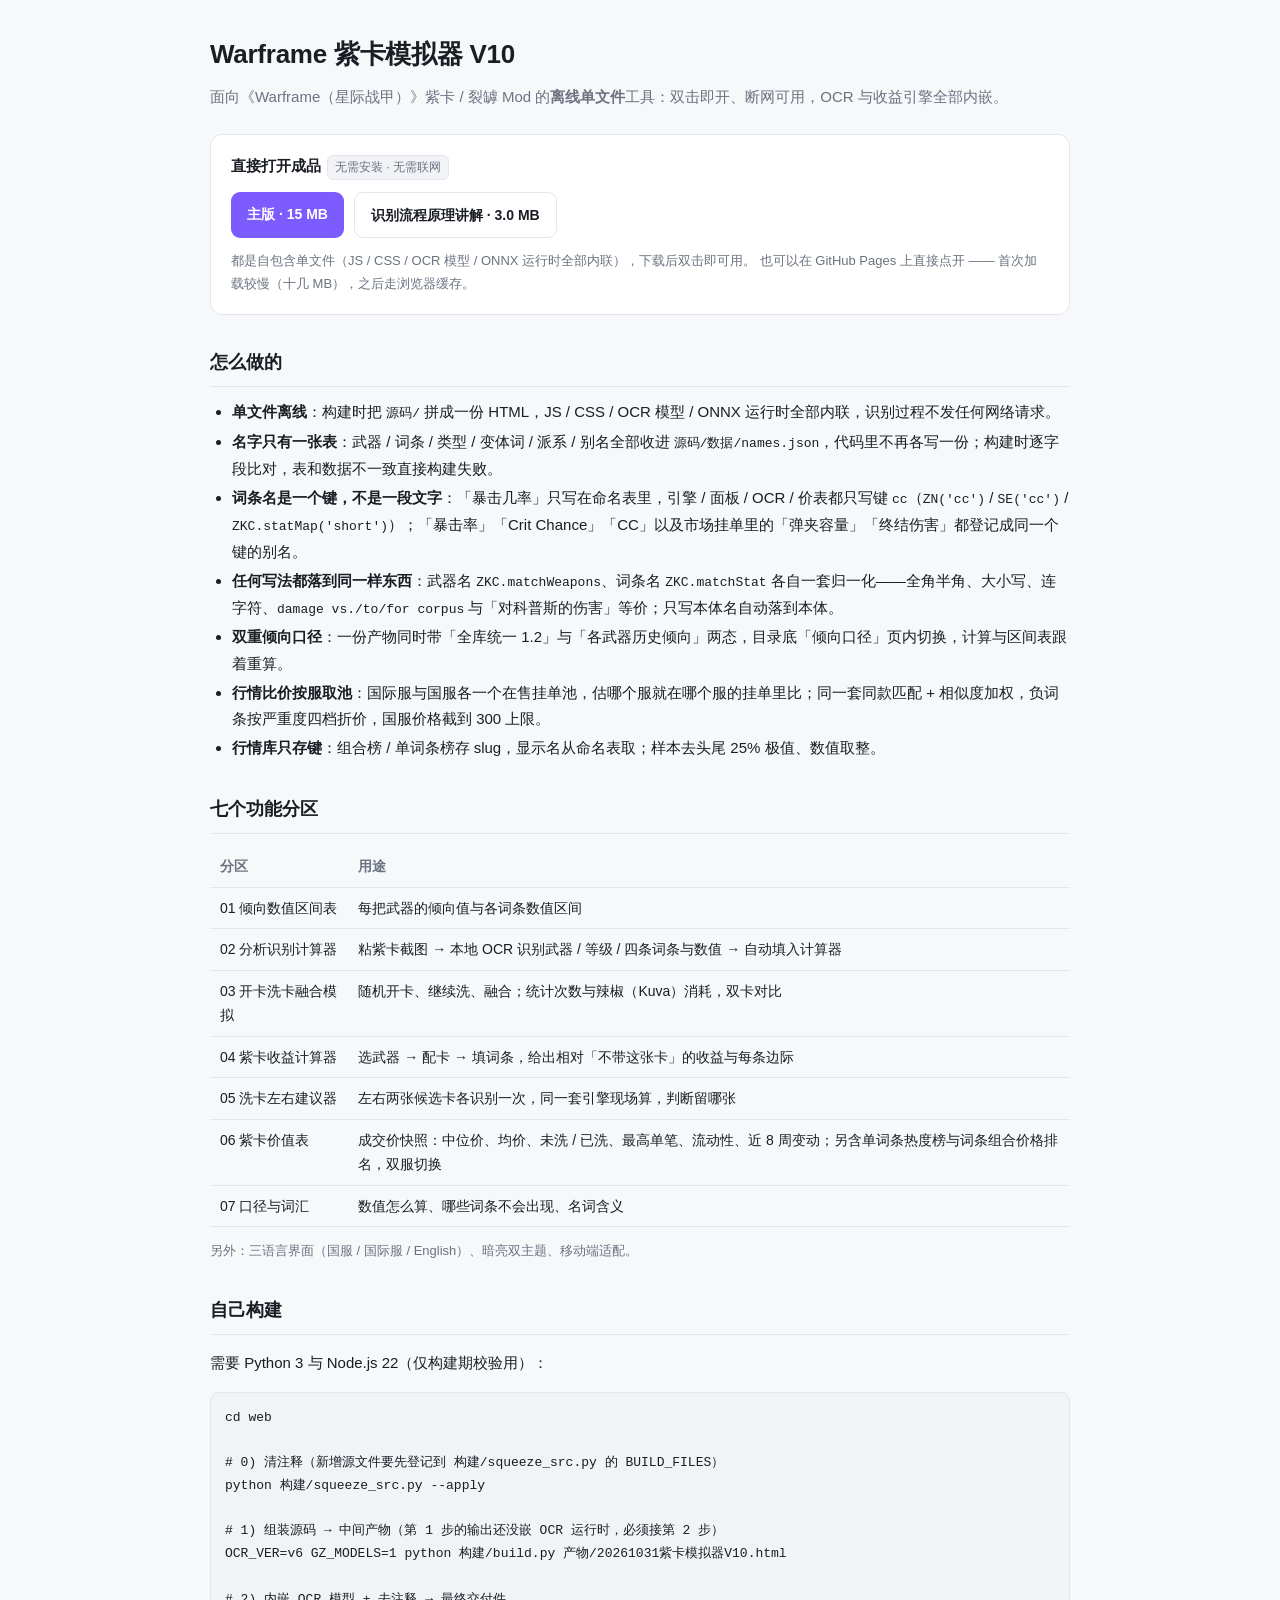
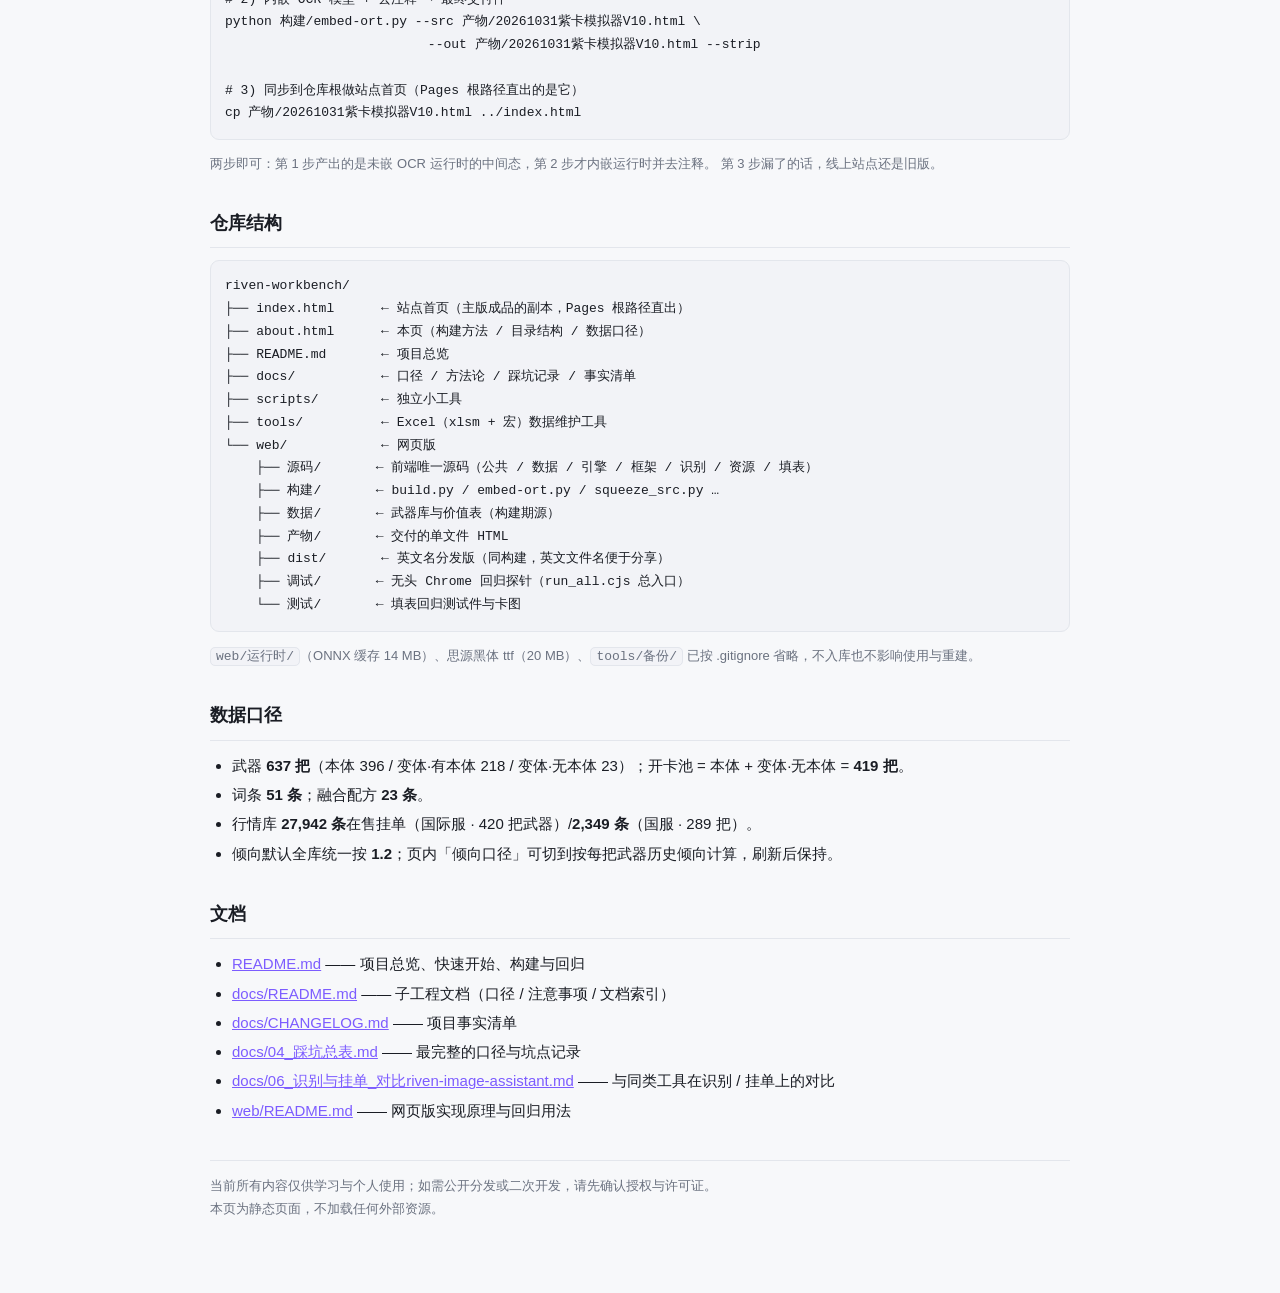
==== about.html @ 4380fee0 "站点首页改为成品本身：根 index.html 直出主版模拟器 - 原落地页移到 about.html（构建方法 / 目录结构 / 数据口径仍可查），不再作为入口 - 根 index.html = " ====
<!DOCTYPE html>
<html lang="zh-CN">
<head>
<meta charset="utf-8">
<meta name="viewport" content="width=device-width,initial-scale=1">
<title>Warframe 紫卡模拟器 V10 · 离线单文件工具</title>
<style>
:root{
  --bg:#f7f8fa; --card:#fff; --bd:#e3e6ec; --tx:#1a1d24; --mut:#6b7280;
  --acc:#7c5cff; --acc-t:#fff; --code:#f2f3f7;
}
@media (prefers-color-scheme: dark){
  :root{ --bg:#12141a; --card:#191c24; --bd:#2a2f3a; --tx:#e6e8ee; --mut:#9aa2b1; --code:#14171f; }
}
*{box-sizing:border-box}
body{margin:0;background:var(--bg);color:var(--tx);
  font:15px/1.75 -apple-system,BlinkMacSystemFont,"Segoe UI","PingFang SC","Microsoft YaHei","Noto Sans SC",sans-serif}
.wrap{max-width:900px;margin:0 auto;padding:32px 20px 64px}
h1{font-size:26px;margin:0 0 6px;letter-spacing:-.01em}
.sub{color:var(--mut);margin:0 0 24px}
h2{font-size:18px;margin:32px 0 12px;padding-bottom:8px;border-bottom:1px solid var(--bd)}
.card{background:var(--card);border:1px solid var(--bd);border-radius:12px;padding:18px 20px;margin:14px 0}
.btns{display:flex;gap:10px;flex-wrap:wrap;margin-top:12px}
.btn{display:inline-block;background:var(--acc);color:var(--acc-t);text-decoration:none;
  padding:10px 16px;border-radius:9px;font-weight:600;font-size:14px}
.btn.ghost{background:transparent;color:var(--tx);border:1px solid var(--bd)}
.tag{display:inline-block;background:var(--code);border:1px solid var(--bd);border-radius:6px;
  padding:1px 7px;font-size:12px;color:var(--mut);margin-left:6px}
table{width:100%;border-collapse:collapse;font-size:14px}
th,td{text-align:left;padding:8px 10px;border-bottom:1px solid var(--bd);vertical-align:top}
th{color:var(--mut);font-weight:600}
code,pre{font-family:ui-monospace,SFMono-Regular,Menlo,Consolas,monospace;font-size:13px}
pre{background:var(--code);border:1px solid var(--bd);border-radius:9px;padding:14px;overflow:auto;margin:10px 0}
code.inl{background:var(--code);border:1px solid var(--bd);border-radius:5px;padding:1px 5px}
ul{margin:8px 0;padding-left:22px}
li{margin:3px 0}
a{color:var(--acc)}
.foot{color:var(--mut);font-size:13px;margin-top:36px;border-top:1px solid var(--bd);padding-top:14px}
.grid{display:grid;grid-template-columns:1fr 1fr;gap:12px}
@media (max-width:640px){.grid{grid-template-columns:1fr}}
</style>
</head>
<body>
<div class="wrap">

<h1>Warframe 紫卡模拟器 V10</h1>
<p class="sub">面向《Warframe（星际战甲）》紫卡 / 裂罅 Mod 的<strong>离线单文件</strong>工具：双击即开、断网可用，OCR 与收益引擎全部内嵌。</p>

<div class="card">
  <strong>直接打开成品</strong><span class="tag">无需安装 · 无需联网</span>
  <div class="btns">
    <a class="btn" href="web/产物/20261031紫卡模拟器V10.html">主版 · 15 MB</a>
    <a class="btn ghost" href="web/产物/识别流程原理讲解_鳄神案例.html">识别流程原理讲解 · 3.0 MB</a>
  </div>
  <p style="color:var(--mut);font-size:13px;margin:12px 0 0">
    都是自包含单文件（JS / CSS / OCR 模型 / ONNX 运行时全部内联），下载后双击即可用。
    也可以在 GitHub Pages 上直接点开 —— 首次加载较慢（十几 MB），之后走浏览器缓存。
  </p>
</div>

<h2>怎么做的</h2>
<ul>
  <li><strong>单文件离线</strong>：构建时把 <code>源码/</code> 拼成一份 HTML，JS / CSS / OCR 模型 / ONNX 运行时全部内联，识别过程不发任何网络请求。</li>
  <li><strong>名字只有一张表</strong>：武器 / 词条 / 类型 / 变体词 / 派系 / 别名全部收进 <code>源码/数据/names.json</code>，代码里不再各写一份；构建时逐字段比对，表和数据不一致直接构建失败。</li>
  <li><strong>词条名是一个键，不是一段文字</strong>：「暴击几率」只写在命名表里，引擎 / 面板 / OCR / 价表都只写键 <code>cc</code>（<code>ZN('cc')</code> / <code>SE('cc')</code> / <code>ZKC.statMap('short')</code>）；「暴击率」「Crit Chance」「CC」以及市场挂单里的「弹夹容量」「终结伤害」都登记成同一个键的别名。</li>
  <li><strong>任何写法都落到同一样东西</strong>：武器名 <code>ZKC.matchWeapons</code>、词条名 <code>ZKC.matchStat</code> 各自一套归一化——全角半角、大小写、连字符、<code>damage vs./to/for corpus</code> 与「对科普斯的伤害」等价；只写本体名自动落到本体。</li>
  <li><strong>双重倾向口径</strong>：一份产物同时带「全库统一 1.2」与「各武器历史倾向」两态，目录底「倾向口径」页内切换，计算与区间表跟着重算。</li>
  <li><strong>行情比价按服取池</strong>：国际服与国服各一个在售挂单池，估哪个服就在哪个服的挂单里比；同一套同款匹配 + 相似度加权，负词条按严重度四档折价，国服价格截到 300 上限。</li>
  <li><strong>行情库只存键</strong>：组合榜 / 单词条榜存 slug，显示名从命名表取；样本去头尾 25% 极值、数值取整。</li>
</ul>

<h2>七个功能分区</h2>
<table>
  <tr><th>分区</th><th>用途</th></tr>
  <tr><td>01 倾向数值区间表</td><td>每把武器的倾向值与各词条数值区间</td></tr>
  <tr><td>02 分析识别计算器</td><td>粘紫卡截图 → 本地 OCR 识别武器 / 等级 / 四条词条与数值 → 自动填入计算器</td></tr>
  <tr><td>03 开卡洗卡融合模拟</td><td>随机开卡、继续洗、融合；统计次数与辣椒（Kuva）消耗，双卡对比</td></tr>
  <tr><td>04 紫卡收益计算器</td><td>选武器 → 配卡 → 填词条，给出相对「不带这张卡」的收益与每条边际</td></tr>
  <tr><td>05 洗卡左右建议器</td><td>左右两张候选卡各识别一次，同一套引擎现场算，判断留哪张</td></tr>
  <tr><td>06 紫卡价值表</td><td>成交价快照：中位价、均价、未洗 / 已洗、最高单笔、流动性、近 8 周变动；另含单词条热度榜与词条组合价格排名，双服切换</td></tr>
  <tr><td>07 口径与词汇</td><td>数值怎么算、哪些词条不会出现、名词含义</td></tr>
</table>
<p style="color:var(--mut);font-size:13px">另外：三语言界面（国服 / 国际服 / English）、暗亮双主题、移动端适配。</p>

<h2>自己构建</h2>
<p>需要 Python 3 与 Node.js 22（仅构建期校验用）：</p>
<pre>cd web

# 0) 清注释（新增源文件要先登记到 构建/squeeze_src.py 的 BUILD_FILES）
python 构建/squeeze_src.py --apply

# 1) 组装源码 → 中间产物（第 1 步的输出还没嵌 OCR 运行时，必须接第 2 步）
OCR_VER=v6 GZ_MODELS=1 python 构建/build.py 产物/20261031紫卡模拟器V10.html

# 2) 内嵌 OCR 模型 + 去注释 → 最终交付件
python 构建/embed-ort.py --src 产物/20261031紫卡模拟器V10.html \
                          --out 产物/20261031紫卡模拟器V10.html --strip

# 3) 同步到仓库根做站点首页（Pages 根路径直出的是它）
cp 产物/20261031紫卡模拟器V10.html ../index.html</pre>
<p style="color:var(--mut);font-size:13px">
  两步即可：第 1 步产出的是未嵌 OCR 运行时的中间态，第 2 步才内嵌运行时并去注释。
  第 3 步漏了的话，线上站点还是旧版。
</p>

<h2>仓库结构</h2>
<pre>riven-workbench/
├── index.html      ← 站点首页（主版成品的副本，Pages 根路径直出）
├── about.html      ← 本页（构建方法 / 目录结构 / 数据口径）
├── README.md       ← 项目总览
├── docs/           ← 口径 / 方法论 / 踩坑记录 / 事实清单
├── scripts/        ← 独立小工具
├── tools/          ← Excel（xlsm + 宏）数据维护工具
└── web/            ← 网页版
    ├── 源码/       ← 前端唯一源码（公共 / 数据 / 引擎 / 框架 / 识别 / 资源 / 填表）
    ├── 构建/       ← build.py / embed-ort.py / squeeze_src.py …
    ├── 数据/       ← 武器库与价值表（构建期源）
    ├── 产物/       ← 交付的单文件 HTML
    ├── dist/       ← 英文名分发版（同构建，英文文件名便于分享）
    ├── 调试/       ← 无头 Chrome 回归探针（run_all.cjs 总入口）
    └── 测试/       ← 填表回归测试件与卡图</pre>
<p style="color:var(--mut);font-size:13px">
  <code class="inl">web/运行时/</code>（ONNX 缓存 14 MB）、思源黑体 ttf（20 MB）、<code class="inl">tools/备份/</code> 已按 .gitignore 省略，不入库也不影响使用与重建。
</p>

<h2>数据口径</h2>
<ul>
  <li>武器 <strong>637 把</strong>（本体 396 / 变体·有本体 218 / 变体·无本体 23）；开卡池 = 本体 + 变体·无本体 = <strong>419 把</strong>。</li>
  <li>词条 <strong>51 条</strong>；融合配方 <strong>23 条</strong>。</li>
  <li>行情库 <strong>27,942 条</strong>在售挂单（国际服 · 420 把武器）/<strong>2,349 条</strong>（国服 · 289 把）。</li>
  <li>倾向默认全库统一按 <strong>1.2</strong>；页内「倾向口径」可切到按每把武器历史倾向计算，刷新后保持。</li>
</ul>

<h2>文档</h2>
<ul>
  <li><a href="README.md">README.md</a> —— 项目总览、快速开始、构建与回归</li>
  <li><a href="docs/README.md">docs/README.md</a> —— 子工程文档（口径 / 注意事项 / 文档索引）</li>
  <li><a href="docs/CHANGELOG.md">docs/CHANGELOG.md</a> —— 项目事实清单</li>
  <li><a href="docs/04_踩坑总表.md">docs/04_踩坑总表.md</a> —— 最完整的口径与坑点记录</li>
  <li><a href="docs/06_识别与挂单_对比riven-image-assistant.md">docs/06_识别与挂单_对比riven-image-assistant.md</a> —— 与同类工具在识别 / 挂单上的对比</li>
  <li><a href="web/README.md">web/README.md</a> —— 网页版实现原理与回归用法</li>
</ul>

<p class="foot">
  当前所有内容仅供学习与个人使用；如需公开分发或二次开发，请先确认授权与许可证。<br>
  本页为静态页面，不加载任何外部资源。
</p>

</div>
</body>
</html>
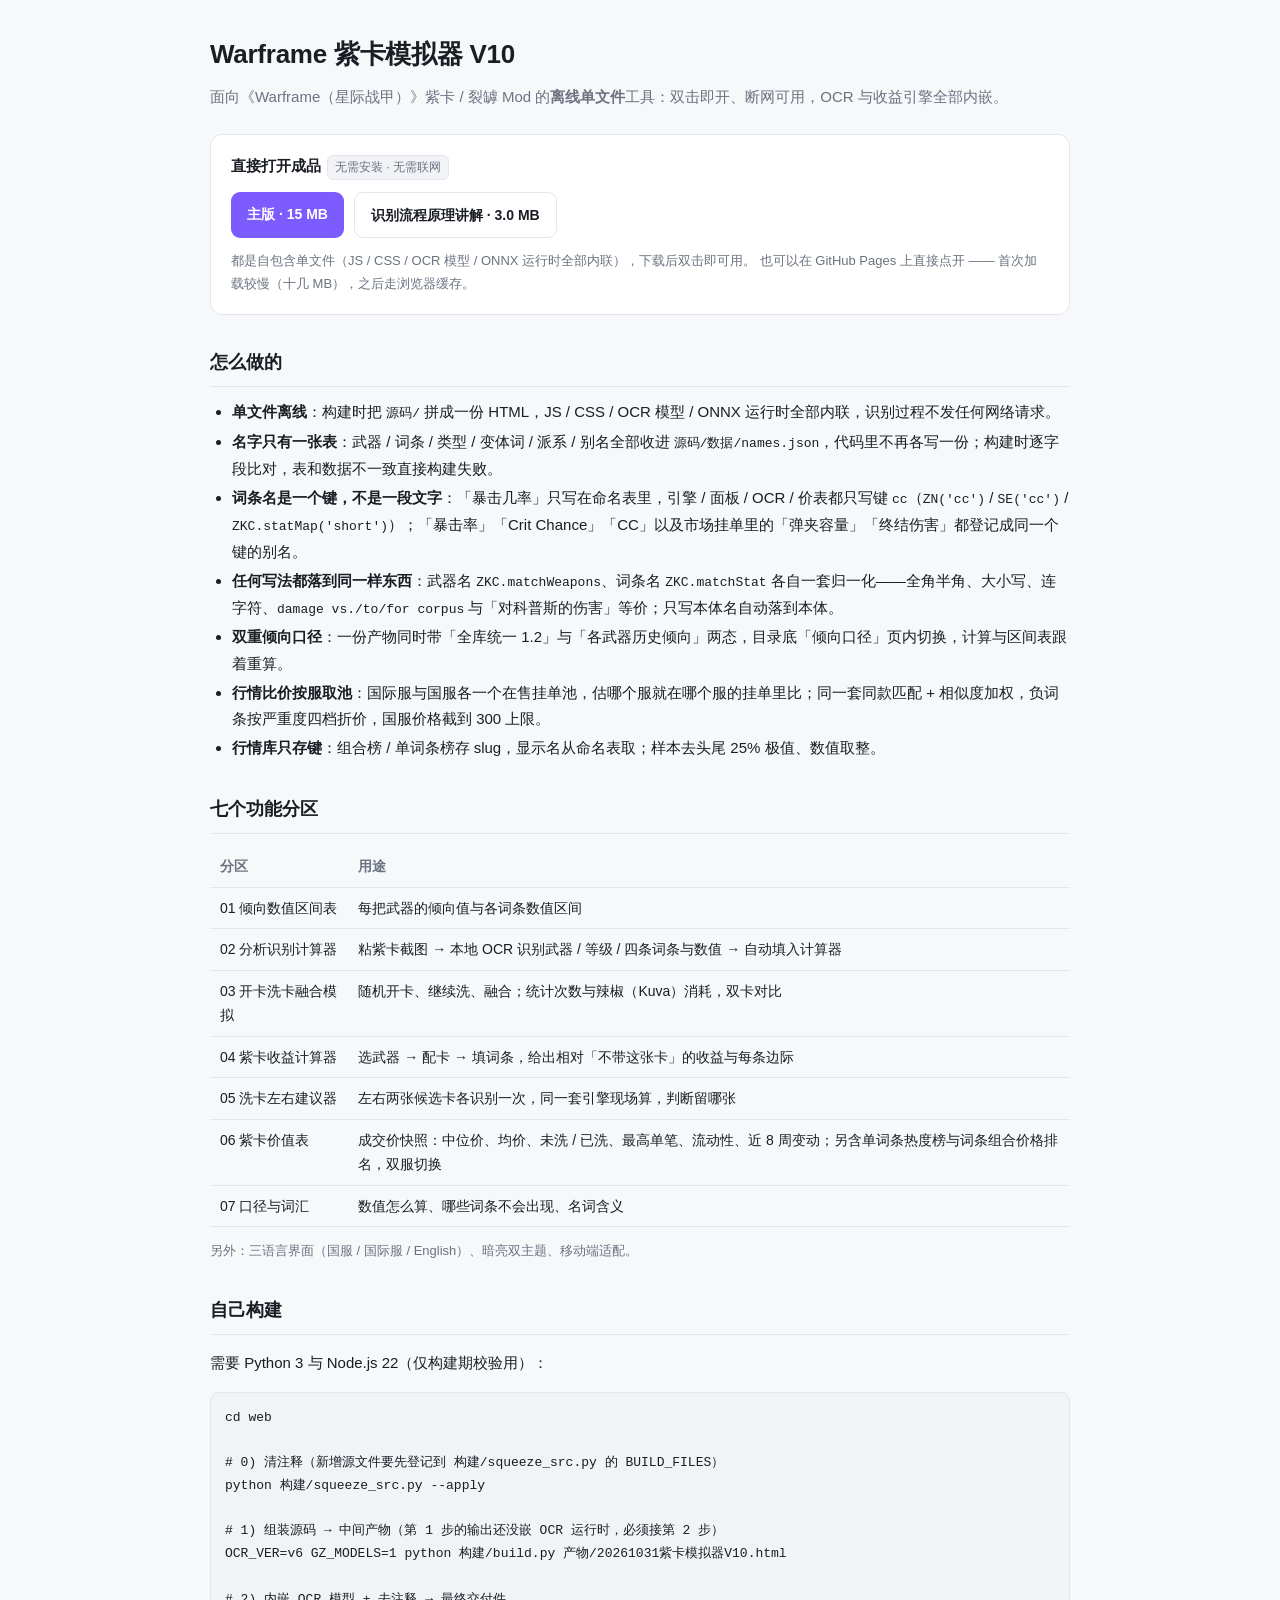
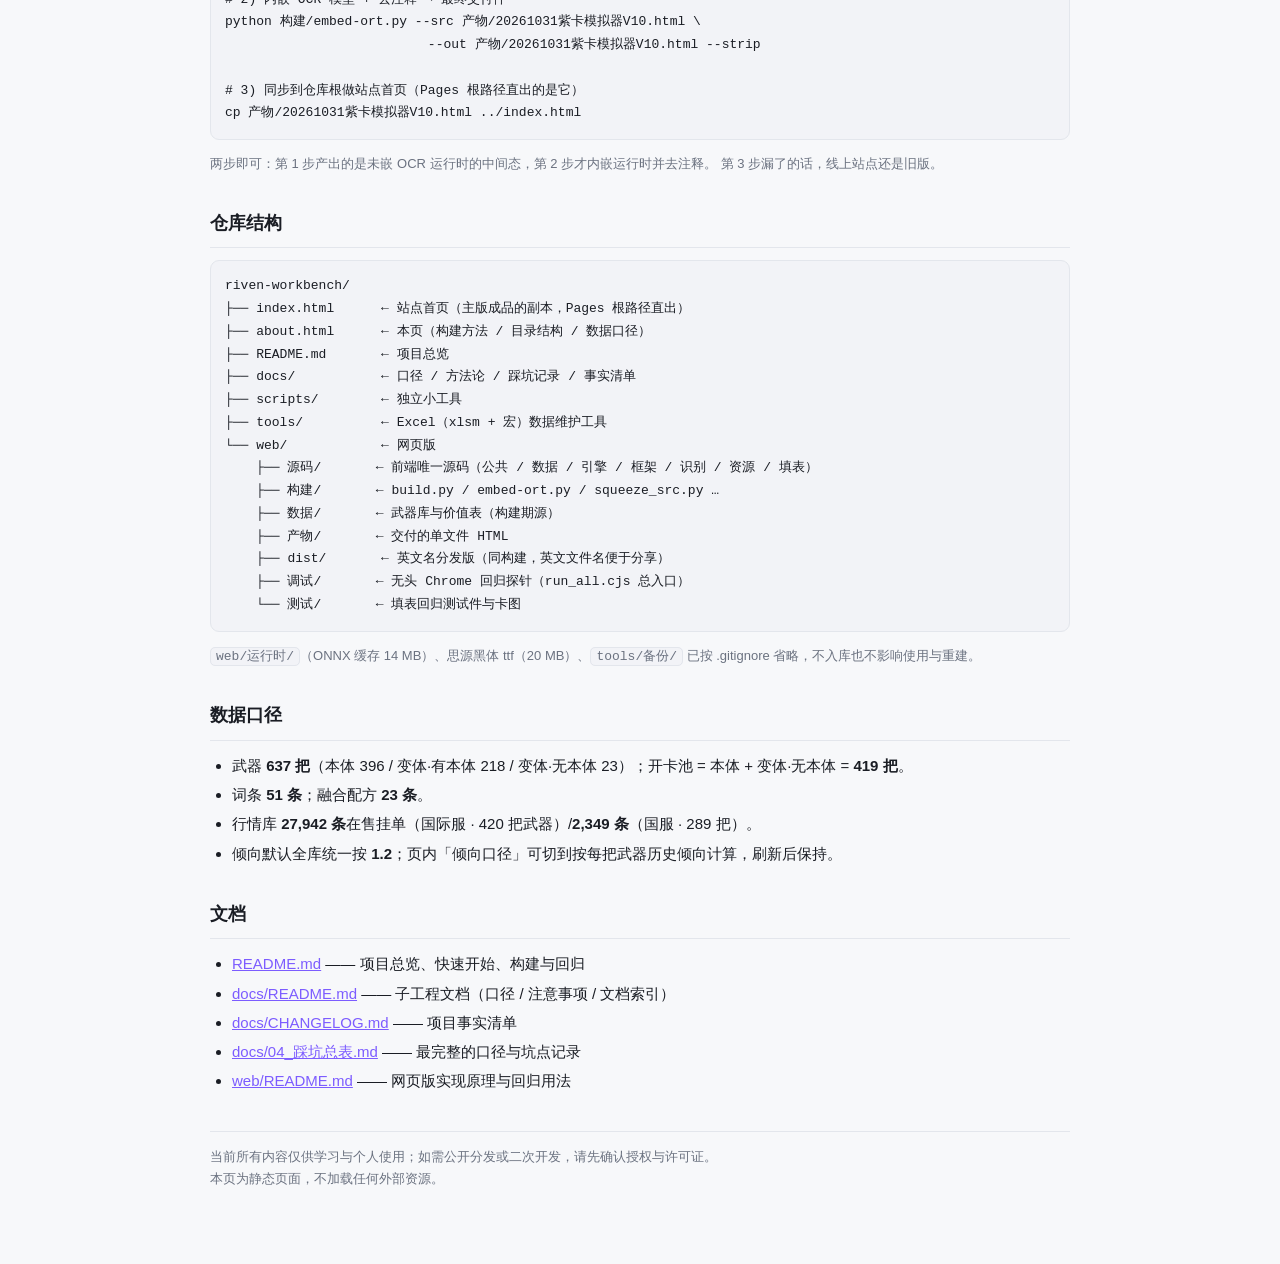
==== commit bc8be3ab: "文档：整理目录结构与索引顺序" ====
--- a/about.html
+++ b/about.html
@@ -137,7 +137,6 @@
   <li><a href="docs/README.md">docs/README.md</a> —— 子工程文档（口径 / 注意事项 / 文档索引）</li>
   <li><a href="docs/CHANGELOG.md">docs/CHANGELOG.md</a> —— 项目事实清单</li>
   <li><a href="docs/04_踩坑总表.md">docs/04_踩坑总表.md</a> —— 最完整的口径与坑点记录</li>
-  <li><a href="docs/06_识别与挂单_对比riven-image-assistant.md">docs/06_识别与挂单_对比riven-image-assistant.md</a> —— 与同类工具在识别 / 挂单上的对比</li>
   <li><a href="web/README.md">web/README.md</a> —— 网页版实现原理与回归用法</li>
 </ul>
 
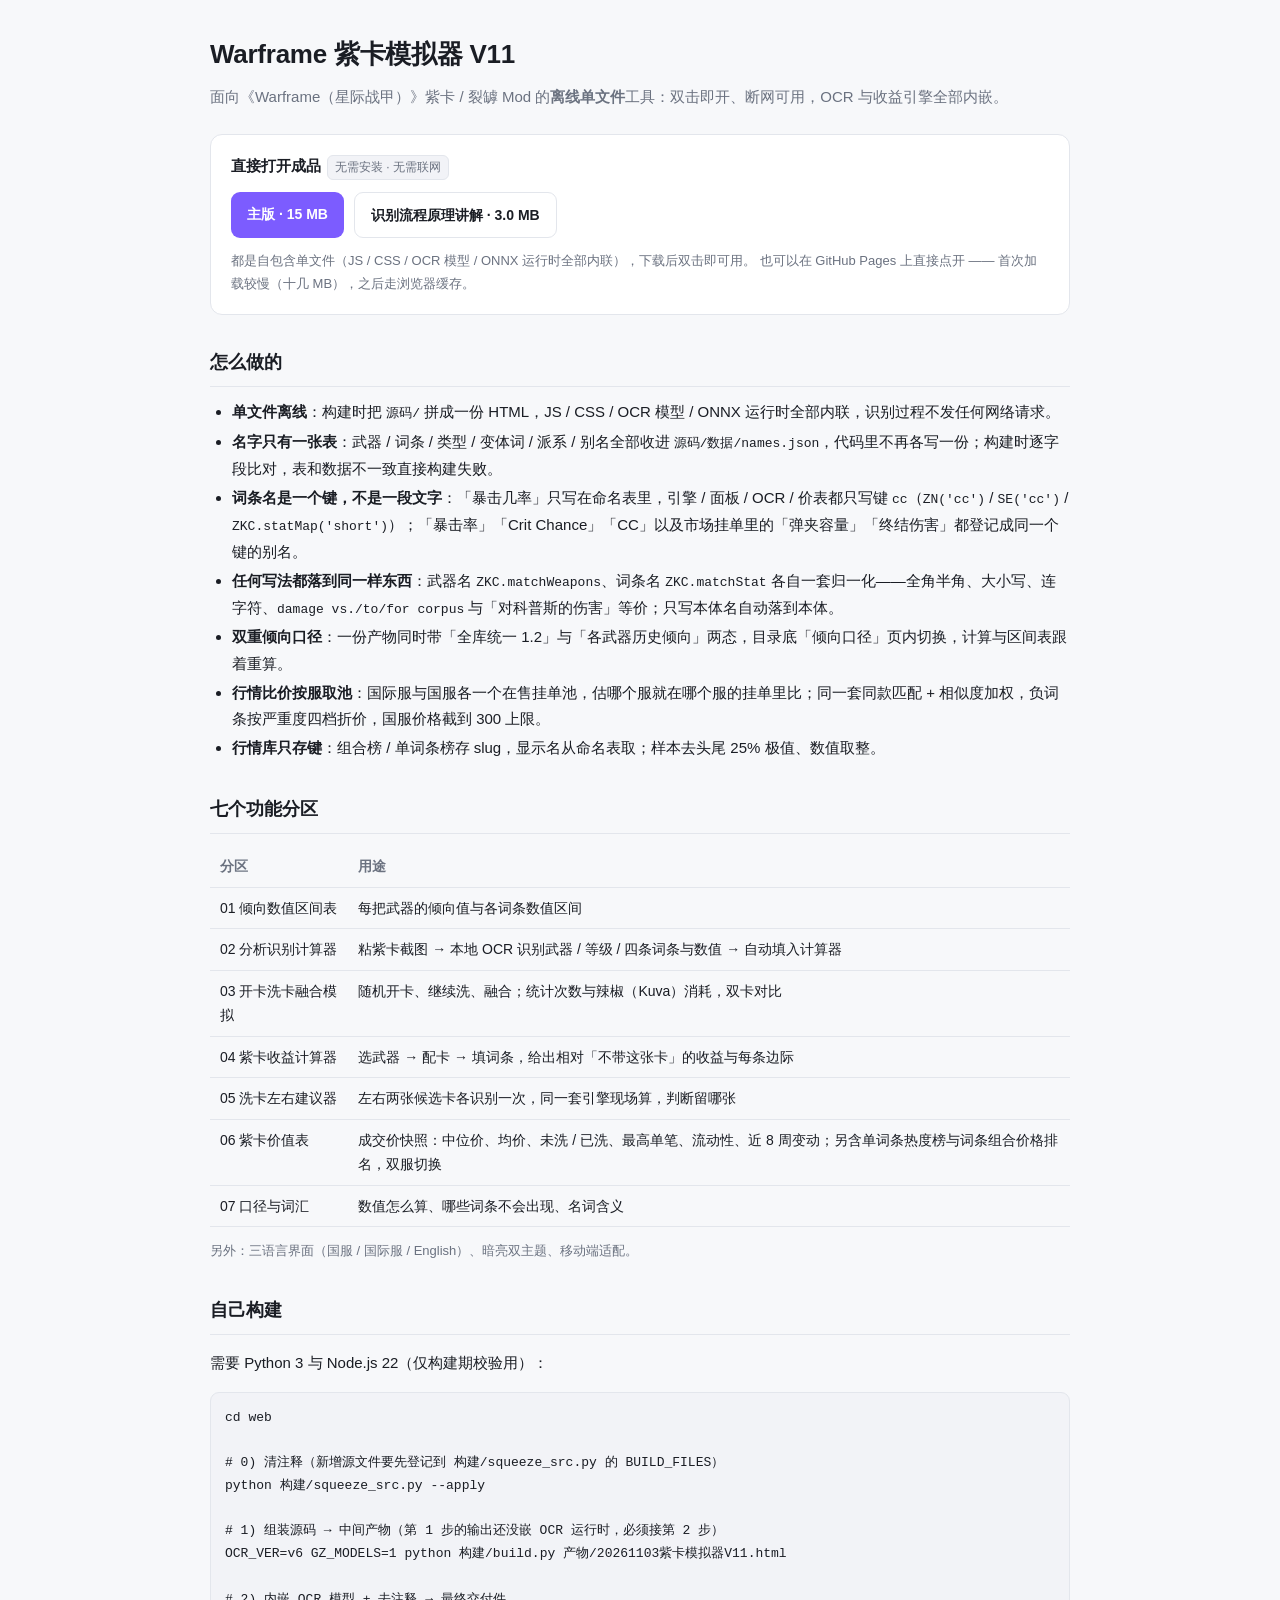
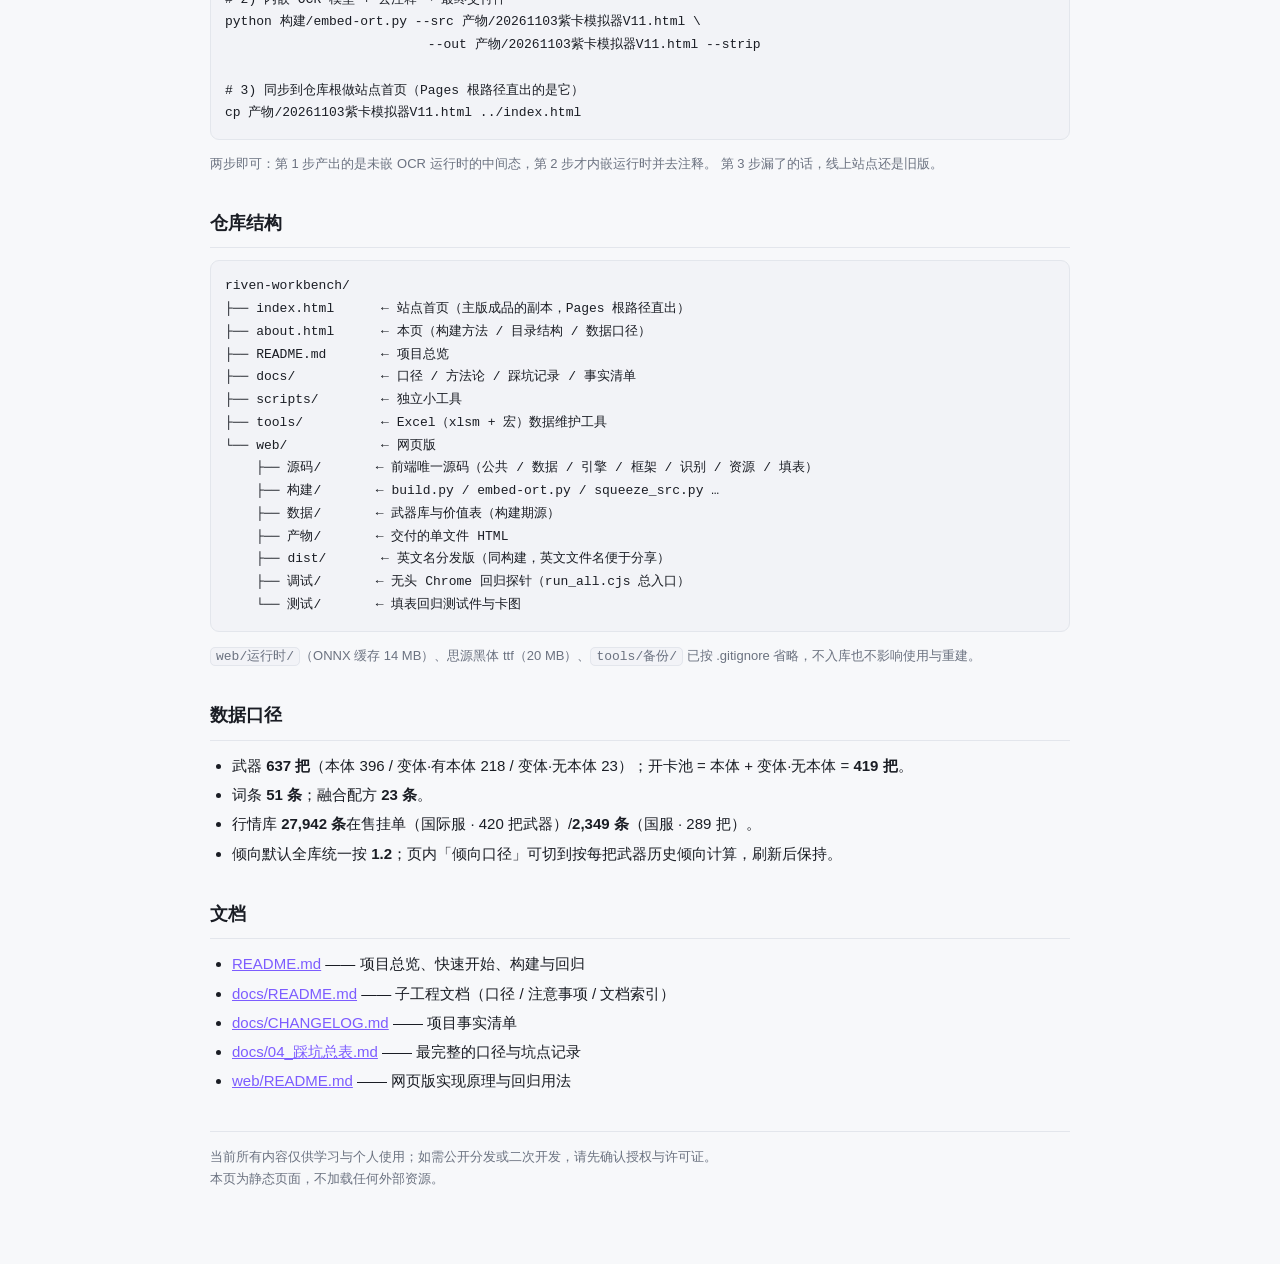
==== commit 5173a500: "更新成品到 V11（20261103 构建） - web/产物 换成 20261103紫卡模拟器V11.html，移除 V10 - web/dist 分发版与根 index.html 同步为同一份（三" ====
--- a/about.html
+++ b/about.html
@@ -3,7 +3,7 @@
 <head>
 <meta charset="utf-8">
 <meta name="viewport" content="width=device-width,initial-scale=1">
-<title>Warframe 紫卡模拟器 V10 · 离线单文件工具</title>
+<title>Warframe 紫卡模拟器 V11 · 离线单文件工具</title>
 <style>
 :root{
   --bg:#f7f8fa; --card:#fff; --bd:#e3e6ec; --tx:#1a1d24; --mut:#6b7280;
@@ -43,13 +43,13 @@
 <body>
 <div class="wrap">
 
-<h1>Warframe 紫卡模拟器 V10</h1>
+<h1>Warframe 紫卡模拟器 V11</h1>
 <p class="sub">面向《Warframe（星际战甲）》紫卡 / 裂罅 Mod 的<strong>离线单文件</strong>工具：双击即开、断网可用，OCR 与收益引擎全部内嵌。</p>
 
 <div class="card">
   <strong>直接打开成品</strong><span class="tag">无需安装 · 无需联网</span>
   <div class="btns">
-    <a class="btn" href="web/产物/20261031紫卡模拟器V10.html">主版 · 15 MB</a>
+    <a class="btn" href="web/产物/20261103紫卡模拟器V11.html">主版 · 15 MB</a>
     <a class="btn ghost" href="web/产物/识别流程原理讲解_鳄神案例.html">识别流程原理讲解 · 3.0 MB</a>
   </div>
   <p style="color:var(--mut);font-size:13px;margin:12px 0 0">
@@ -90,14 +90,14 @@
 python 构建/squeeze_src.py --apply
 
 # 1) 组装源码 → 中间产物（第 1 步的输出还没嵌 OCR 运行时，必须接第 2 步）
-OCR_VER=v6 GZ_MODELS=1 python 构建/build.py 产物/20261031紫卡模拟器V10.html
+OCR_VER=v6 GZ_MODELS=1 python 构建/build.py 产物/20261103紫卡模拟器V11.html
 
 # 2) 内嵌 OCR 模型 + 去注释 → 最终交付件
-python 构建/embed-ort.py --src 产物/20261031紫卡模拟器V10.html \
-                          --out 产物/20261031紫卡模拟器V10.html --strip
+python 构建/embed-ort.py --src 产物/20261103紫卡模拟器V11.html \
+                          --out 产物/20261103紫卡模拟器V11.html --strip
 
 # 3) 同步到仓库根做站点首页（Pages 根路径直出的是它）
-cp 产物/20261031紫卡模拟器V10.html ../index.html</pre>
+cp 产物/20261103紫卡模拟器V11.html ../index.html</pre>
 <p style="color:var(--mut);font-size:13px">
   两步即可：第 1 步产出的是未嵌 OCR 运行时的中间态，第 2 步才内嵌运行时并去注释。
   第 3 步漏了的话，线上站点还是旧版。
